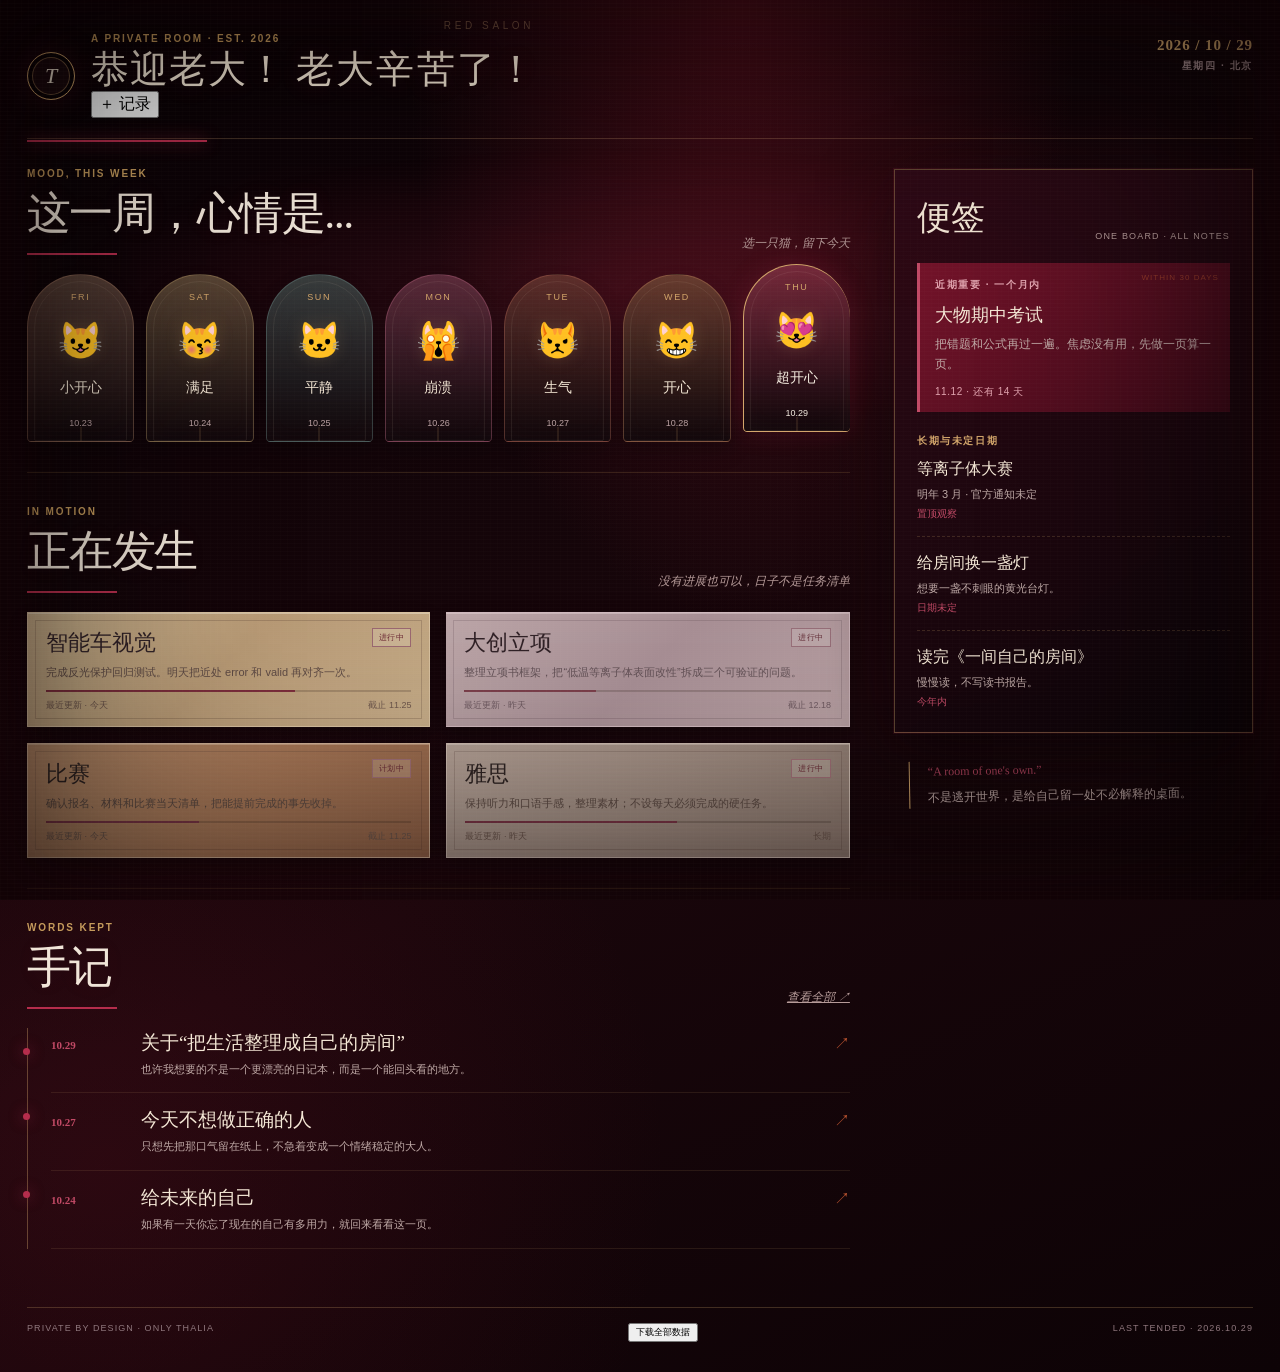
==== index.html @ 4f37b50f "Publish index.html" ====
﻿<!doctype html>
<html lang="zh-CN">
<head>
  <meta charset="utf-8">
  <meta name="viewport" content="width=device-width, initial-scale=1"><link rel="icon" href="data:,">
  <title>私室 · Nocturne Red</title>
  <style>
    :root{
      --paper:#f3efe5;
      --paper-light:#fbf8ef;
      --ink:#1d2a23;
      --muted:#6e746b;
      --olive:#4e604d;
      --olive-soft:#dce3d4;
      --rust:#b6512e;
      --rust-soft:#eed9ce;
      --gold:#c49c58;
      --line:#cfc7b7;
      --shadow:rgba(44,57,45,.14);
    }
    *{box-sizing:border-box}
    html{scroll-behavior:smooth}
    body{
      margin:0;
      overflow-x:hidden;
      min-height:100vh;
      color:var(--ink);
      background:
        radial-gradient(circle at 8% 6%, rgba(196,156,88,.12), transparent 24rem),
        radial-gradient(circle at 90% 15%, rgba(78,96,77,.08), transparent 30rem),
        var(--paper);
      font-family:"Avenir Next","PingFang SC","Microsoft YaHei",sans-serif;
      -webkit-font-smoothing:antialiased;
    }
    body::before{
      content:"";
      position:fixed;
      inset:0;
      pointer-events:none;
      opacity:.22;
      background-image:
        repeating-linear-gradient(0deg, rgba(74,67,52,.035) 0 1px, transparent 1px 4px),
        radial-gradient(circle at 20% 30%, rgba(255,255,255,.8) 0 1px, transparent 1.5px);
      background-size:auto, 7px 7px;
      mix-blend-mode:multiply;
      z-index:20;
    }
    button{font:inherit}
    .shell{
      width:min(1360px, calc(100% - 72px));
      margin:0 auto;
      padding:34px 0 30px;
      position:relative;
    }
    .masthead{
      display:flex;
      justify-content:space-between;
      align-items:flex-start;
      gap:28px;
      padding-bottom:22px;
      border-bottom:1px solid var(--line);
      position:relative;
    }
    .masthead::after{
      content:"";
      position:absolute;
      left:0;
      bottom:-4px;
      width:72px;
      height:1px;
      background:var(--rust);
    }
    .brand{
      display:flex;
      align-items:center;
      gap:16px;
    }
    .seal{
      width:48px;
      height:48px;
      border:1px solid var(--rust);
      border-radius:50%;
      display:grid;
      place-items:center;
      color:var(--rust);
      font-family:Georgia,"Songti SC",serif;
      font-size:22px;
      font-style:italic;
      background:rgba(255,255,255,.28);
      box-shadow:inset 0 0 0 4px var(--paper), inset 0 0 0 5px rgba(182,81,46,.35);
    }
    .eyebrow{
      margin:0 0 5px;
      font-size:10px;
      line-height:1;
      letter-spacing:.19em;
      text-transform:uppercase;
      color:var(--muted);
      font-weight:700;
    }
    h1,h2,h3,p{margin-top:0}
    h1{
      margin-bottom:0;
      font-family:Georgia,"Songti SC","STSong",serif;
      font-weight:500;
      font-size:28px;
      letter-spacing:.08em;
    }
    .top-meta{
      display:flex;
      align-items:center;
      gap:26px;
      padding-top:3px;
      position:relative;
    }
    .date-line{
      margin:0;
      text-align:right;
      font-family:Georgia,"Songti SC",serif;
      color:var(--olive);
      font-size:15px;
      letter-spacing:.06em;
    }
    .date-line span{
      display:block;
      margin-top:5px;
      color:var(--muted);
      font-family:"Avenir Next","PingFang SC",sans-serif;
      font-size:10px;
      letter-spacing:.16em;
      text-transform:uppercase;
    }
    .add-btn{
      border:1px solid var(--ink);
      color:var(--paper-light);
      background:var(--ink);
      padding:11px 17px 10px;
      cursor:pointer;
      border-radius:2px;
      font-size:12px;
      letter-spacing:.08em;
      transition:transform .2s ease, background .2s ease, color .2s ease;
    }
    .add-btn:hover{background:var(--rust); border-color:var(--rust)}
    .add-btn:active{transform:translateY(1px) scale(.99)}
    .add-btn:focus-visible{outline:2px solid var(--gold); outline-offset:3px}
    .add-menu{
      position:absolute;
      right:0;
      top:57px;
      z-index:10;
      width:255px;
      padding:9px;
      background:var(--paper-light);
      border:1px solid var(--line);
      box-shadow:0 18px 40px var(--shadow);
      transform-origin:top right;
      animation:menuIn .18s ease both;
    }
    .add-menu[hidden]{display:none}
    @keyframes menuIn{from{opacity:0;transform:translateY(-6px) scale(.98)}to{opacity:1;transform:none}}
    .add-menu button{
      width:100%;
      text-align:left;
      border:0;
      background:transparent;
      padding:10px 11px;
      color:var(--ink);
      cursor:pointer;
      display:flex;
      justify-content:space-between;
      gap:14px;
      border-bottom:1px solid rgba(207,199,183,.55);
    }
    .add-menu button:last-child{border-bottom:0}
    .add-menu button:hover{background:var(--olive-soft)}
    .add-menu b{font-weight:600}
    .add-menu span{font-size:10px;color:var(--muted);align-self:center}
    .layout{
      display:grid;
      grid-template-columns:minmax(0, 1.65fr) minmax(330px, .72fr);
      gap:54px;
      padding-top:34px;
    }
    .main-column{min-width:0}
    .section{padding:0 0 30px}
    .section + .section{border-top:1px solid var(--line); padding-top:27px}
    .section-head{
      display:flex;
      align-items:flex-end;
      justify-content:space-between;
      gap:22px;
      margin-bottom:19px;
    }
    .section-head h2{
      margin:0;
      font-family:Georgia,"Songti SC","STSong",serif;
      font-size:26px;
      font-weight:500;
      letter-spacing:.02em;
    }
    .section-head .tiny-note{
      color:var(--muted);
      font-size:11px;
      padding-bottom:3px;
      text-align:right;
      font-style:italic;
    }
    .week-row{
      display:grid;
      grid-template-columns:repeat(7, 1fr);
      border-top:1px solid var(--line);
      border-bottom:1px solid var(--line);
    }
    .day{
      min-height:132px;
      padding:13px 11px 14px;
      display:flex;
      flex-direction:column;
      align-items:center;
      justify-content:space-between;
      border-right:1px solid var(--line);
      position:relative;
      transition:background .2s ease;
    }
    .day:last-child{border-right:0}
    .day:hover{background:rgba(255,255,255,.32)}
    .day.today{background:rgba(220,227,212,.45)}
    .day .weekday{font-size:10px;letter-spacing:.15em;color:var(--muted);text-transform:uppercase}
    .cat{font-size:32px;line-height:1;filter:saturate(.78); transform:translateY(1px)}
    .mood-name{font-family:Georgia,"Songti SC",serif;font-size:12px;color:var(--olive)}
    .day .date{font-size:10px;color:#999486}
    .day.empty .cat{opacity:.22; filter:grayscale(1)}
    .day.empty .mood-name{color:#aaa597}
    .day::after{content:"";width:20px;height:1px;background:rgba(78,96,77,.28);position:absolute;bottom:8px}
    .projects{display:grid;grid-template-columns:repeat(2,minmax(0,1fr));gap:24px}
    .project{
      padding:16px 0 0;
      border-top:2px solid var(--ink);
      min-width:0;
    }
    .project:nth-child(2){border-top-color:var(--rust)}
    .project-top{display:flex;justify-content:space-between;gap:16px;align-items:flex-start}
    .project h3{font-family:Georgia,"Songti SC",serif;font-size:18px;font-weight:500;margin:0 0 7px}
    .status{font-size:9px;letter-spacing:.12em;color:var(--olive);border:1px solid rgba(78,96,77,.35);padding:4px 7px;white-space:nowrap}
    .project p{font-size:12px;line-height:1.75;color:var(--muted);margin:0 0 13px}
    .progress-line{height:3px;background:#ded7c9;position:relative;margin-bottom:9px}
    .progress-line i{display:block;height:100%;background:var(--olive);width:68%}
    .project:nth-child(2) .progress-line i{background:var(--rust);width:36%}
    .project-meta{display:flex;justify-content:space-between;gap:10px;color:var(--muted);font-size:10px}
    .thoughts{list-style:none;padding:0;margin:0}
    .thoughts li{
      display:grid;
      grid-template-columns:72px 1fr 28px;
      gap:18px;
      align-items:baseline;
      padding:14px 0;
      border-bottom:1px solid rgba(207,199,183,.7);
    }
    .thoughts li:first-child{padding-top:2px}
    .thoughts time{font-family:Georgia,serif;color:var(--muted);font-size:11px}
    .thought-title{font-family:Georgia,"Songti SC",serif;font-size:17px;color:var(--ink);text-decoration:none}
    .thought-title:hover{color:var(--rust)}
    .thought-excerpt{margin:5px 0 0;color:var(--muted);font-size:11px;line-height:1.6}
    .arrow{font-family:Georgia,serif;color:var(--rust);text-align:right}
    .side-column{position:relative}
    .sticky-board{
      position:sticky;
      top:22px;
      background:
        linear-gradient(90deg, rgba(255,255,255,.18), transparent 18%, rgba(255,255,255,.12) 80%, transparent),
        #e8dfcb;
      border:1px solid #cfc1a6;
      box-shadow:8px 12px 0 rgba(78,96,77,.08), 0 20px 40px rgba(78,66,44,.13);
      padding:25px 22px 23px;
      transform:rotate(.55deg);
    }
    .sticky-board::before{
      content:"";
      position:absolute;
      top:-8px;
      left:50%;
      width:64px;
      height:16px;
      background:rgba(238,222,184,.8);
      transform:translateX(-50%) rotate(-2deg);
      box-shadow:0 1px 3px rgba(86,72,44,.12);
    }
    .board-title{display:flex;justify-content:space-between;align-items:flex-end;gap:13px;margin-bottom:22px}
    .board-title h2{font-family:Georgia,"Songti SC",serif;font-size:24px;font-weight:500;margin:0}
    .board-title span{font-size:9px;letter-spacing:.13em;color:var(--muted);text-transform:uppercase}
    .urgent-block{
      background:var(--rust-soft);
      border-left:3px solid var(--rust);
      padding:15px 15px 13px;
      margin-bottom:22px;
      position:relative;
    }
    .urgent-block::after{content:"within 30 days"; position:absolute; right:11px; top:10px; color:rgba(182,81,46,.6); font-size:8px; letter-spacing:.13em; text-transform:uppercase}
    .urgent-label{font-size:10px;letter-spacing:.16em;text-transform:uppercase;color:var(--rust);font-weight:700;margin-bottom:11px}
    .urgent-note h3{margin:0 0 7px;font-family:Georgia,"Songti SC",serif;font-size:18px;font-weight:500}
    .urgent-note p{margin:0;color:#765348;font-size:12px;line-height:1.7}
    .urgent-note time{display:block;margin-top:10px;color:var(--rust);font-size:10px;letter-spacing:.06em}
    .long-label{font-size:10px;letter-spacing:.16em;text-transform:uppercase;color:var(--olive);font-weight:700;margin:0 0 11px}
    .long-list{display:grid;gap:16px}
    .long-note{padding-bottom:15px;border-bottom:1px dashed rgba(78,96,77,.28)}
    .long-note:last-child{border-bottom:0;padding-bottom:0}
    .long-note h3{margin:0 0 5px;font-family:Georgia,"Songti SC",serif;font-size:16px;font-weight:500}
    .long-note p{margin:0;color:#746f61;font-size:11px;line-height:1.65}
    .long-note time{color:var(--olive);font-size:10px}
    .marginalia{
      margin:34px 15px 0;
      padding-left:18px;
      border-left:1px solid var(--gold);
      color:var(--muted);
      font-family:Georgia,"Songti SC",serif;
      font-size:12px;
      line-height:1.8;
      transform:rotate(-1deg);
    }
    .marginalia strong{display:block;color:var(--rust);font-weight:500;margin-bottom:4px}
    footer{
      display:flex;
      justify-content:space-between;
      gap:30px;
      margin-top:28px;
      padding-top:15px;
      border-top:1px solid var(--line);
      color:#9a9487;
      font-size:9px;
      letter-spacing:.12em;
      text-transform:uppercase;
    }
    @media (max-width: 1050px){
      .shell{width:min(100% - 40px, 900px)}
      .layout{grid-template-columns:1fr; gap:35px}
      .sticky-board{position:relative; top:auto; max-width:600px; margin:0 auto}
      .side-column{padding-top:8px}
    }
    @media (max-width: 680px){
      .shell{width:calc(100% - 28px); padding-top:22px}
      .masthead{flex-direction:column;align-items:stretch;gap:18px}
      .brand{gap:10px}
      .seal{width:40px;height:40px;font-size:18px}
      h1{font-size:23px}
      .top-meta{width:100%;justify-content:space-between;gap:12px}
      .date-line{font-size:12px;text-align:left}
      .date-line span{font-size:8px}
      .add-btn{padding:10px 12px;font-size:11px}
      .add-menu{right:0;left:auto;width:230px}
      .section-head{align-items:flex-start;flex-direction:column;gap:7px}
      .section-head .tiny-note{text-align:left}
      .week-row{grid-template-columns:repeat(4,1fr)}
      .day:nth-child(4){border-right:0}
      .day:nth-child(n+5){border-top:1px solid var(--line)}
      .day{min-height:105px;min-width:0;padding-left:6px;padding-right:6px}
      .cat{font-size:26px}
      .mood-name{font-size:10px}
      .projects{min-width:0}
      .project p{overflow-wrap:anywhere}
      .projects{grid-template-columns:1fr; gap:23px}
      .thoughts li{grid-template-columns:58px 1fr 20px; gap:10px}
      .thought-title{font-size:15px}
      .sticky-board{transform:none; padding:23px 18px}
      footer{display:block; line-height:1.8}
    }
  </style>
<style>
:root{--black:#0b0809;--wine:#4c1118;--red:#d33a2f;--cream:#f2e4d2;--gold:#c59b5c}
html{background:#0b0809}body{background:radial-gradient(circle at 78% 28%,rgba(211,58,47,.24),transparent 24%),radial-gradient(circle at 14% 80%,rgba(76,17,24,.48),transparent 38%),linear-gradient(135deg,#070708,#16090c 60%,#1e0b0f);color:var(--cream)}body::before{opacity:.15;background-image:repeating-linear-gradient(0deg,rgba(242,228,210,.08) 0 1px,transparent 1px 5px);mix-blend-mode:screen}body::after{content:"";position:fixed;inset:0;pointer-events:none;box-shadow:inset 0 0 230px #000;z-index:19}.shell{width:min(1380px,calc(100% - 54px));position:relative;z-index:1}.shell::before{content:"";position:absolute;right:-40px;top:94px;width:470px;height:470px;border:1px solid rgba(197,155,92,.15);border-radius:50%;box-shadow:0 0 0 32px rgba(211,58,47,.025),0 0 0 70px rgba(197,155,92,.025);pointer-events:none}.shell::after{content:"NOCTURNE / 29";position:absolute;right:20px;top:22px;color:rgba(197,155,92,.42);font-size:8px;letter-spacing:.35em;pointer-events:none}.masthead{border-color:rgba(197,155,92,.25);padding-bottom:21px}.masthead::after{background:var(--red);width:170px}.seal{border-color:var(--red);color:var(--cream);background:#1a090d;box-shadow:inset 0 0 0 4px #0b0809,inset 0 0 0 5px rgba(211,58,47,.6),0 0 28px rgba(211,58,47,.15)}.eyebrow{color:var(--gold)}h1{font:400 45px Georgia,"Songti SC",serif;color:var(--cream);letter-spacing:.15em}.date-line{color:var(--red);font-weight:700}.date-line span{color:var(--gold)}.add-btn{background:var(--red);border-color:var(--red);color:#fff7ee;font-weight:700;box-shadow:0 0 25px rgba(211,58,47,.2)}.add-btn:hover{background:var(--cream);border-color:var(--cream);color:var(--wine)}.add-menu{background:#17090d;border-color:rgba(197,155,92,.28);box-shadow:0 20px 50px #000}.add-menu button{color:var(--cream);border-color:rgba(197,155,92,.15)}.add-menu button:hover{background:#2c1117}.add-menu span{color:var(--gold)}
.layout{gap:58px;padding-top:44px}.section{border-color:rgba(197,155,92,.18)}.section+.section{border-color:rgba(197,155,92,.18)}.section-head h2{font:400 39px Georgia,"Songti SC",serif;color:var(--cream);letter-spacing:.01em;text-shadow:0 0 25px rgba(211,58,47,.13)}.section-head h2::after{content:"";display:block;width:66px;height:2px;background:var(--red);margin-top:10px}.section-head .tiny-note{color:var(--gold);font-family:Georgia,serif;font-style:italic}.week-row{display:grid;grid-template-columns:repeat(7,1fr);gap:13px;border:0}.day{min-height:170px;padding:18px 8px 14px;background:linear-gradient(180deg,rgba(76,17,24,.55),rgba(11,8,9,.88));border:1px solid rgba(197,155,92,.24);border-radius:50% 50% 0 0;position:relative;box-shadow:inset 0 0 30px rgba(211,58,47,.04)}.day::after{content:"";position:absolute;left:50%;bottom:0;width:1px;height:16px;background:var(--gold);opacity:.55}.day:hover{background:linear-gradient(180deg,rgba(120,30,37,.7),rgba(11,8,9,.9));border-color:var(--red)}.day.today{background:linear-gradient(180deg,rgba(211,58,47,.75),rgba(27,8,12,.92));border-color:var(--cream);box-shadow:0 0 36px rgba(211,58,47,.2)}.day .weekday{color:var(--gold);font-size:9px;letter-spacing:.18em}.mood-name{color:var(--cream);font-family:Georgia,"Songti SC",serif;font-size:13px}.day .date{color:#b99a76;font-size:9px}.cat{font-size:35px;filter:drop-shadow(0 0 8px rgba(211,58,47,.3))}
.projects .project{border:1px solid rgba(197,155,92,.24);border-left:4px solid var(--red);background:linear-gradient(135deg,rgba(69,15,21,.5),rgba(10,8,9,.8));padding:18px}.project:nth-child(2){border-left-color:var(--gold);background:linear-gradient(135deg,rgba(23,22,24,.8),rgba(10,8,9,.8))}.project h3{color:var(--cream);font:400 24px Georgia,"Songti SC",serif}.project p,.project-meta{color:#b9ada4}.status{color:var(--gold);border-color:rgba(197,155,92,.36)}.progress-line{background:rgba(197,155,92,.14)}.progress-line i{background:var(--red)}.project:nth-child(2) .progress-line i{background:var(--gold)}.thoughts{border-left:1px solid rgba(197,155,92,.3);padding-left:23px}.thoughts li{border-color:rgba(197,155,92,.16);position:relative}.thoughts li::before{content:"";position:absolute;left:-28px;top:20px;width:7px;height:7px;border-radius:50%;background:var(--red);box-shadow:0 0 12px rgba(211,58,47,.55)}.thoughts time{color:var(--red);font-weight:700}.thought-title{color:var(--cream)}.thought-title:hover{color:var(--red)}.thought-excerpt{color:#b9ada4}
.side-column::before{content:"";position:absolute;right:8px;top:-10px;width:310px;height:590px;border:1px solid rgba(197,155,92,.28);border-radius:155px 155px 10px 10px;box-shadow:0 0 90px rgba(211,58,47,.1);pointer-events:none}.sticky-board{position:sticky;top:26px;background:linear-gradient(145deg,#fbf0d7,#e7d3ae);border:1px solid #d9bb84;box-shadow:0 0 0 7px rgba(197,155,92,.05),0 24px 60px rgba(0,0,0,.4),12px 14px 0 rgba(76,17,24,.2);transform:rotate(.6deg);z-index:1}.board-title h2{color:#39232a;font:400 32px Georgia,"Songti SC",serif}.board-title span{color:#8e5e55}.urgent-block{background:linear-gradient(135deg,#f1c8b1,#e8ac91);border-left-color:#ad3d35}.urgent-label,.urgent-note time{color:#973d34}.urgent-note h3,.long-note h3{color:#3b242b}.urgent-note p,.long-note p{color:#73595a}.long-label{color:#7a4a68}.long-note time{color:#9b3e51}.long-note{border-color:rgba(119,77,74,.24)}.marginalia{border-color:var(--gold);color:#b9ada4}.marginalia strong{color:var(--red)}footer{border-color:rgba(197,155,92,.2);color:#8a7e78}
</style>

<link rel="stylesheet" href="app.css"></head>
<body>
  <div class="shell">
    <header class="masthead">
      <div class="brand">
        <div class="seal">T</div>
        <div>
          <p class="eyebrow">A private room · est. 2026</p>
          <h1 class="salon-title">恭迎老大！<span>老大辛苦了！</span></h1>
          <button class="inline-add" id="addBtn" aria-expanded="false">＋ 记录</button>
        </div>
      </div>
      <div class="top-meta">
        <p class="date-line">2026 / 10 / 29<span>星期四 · 北京</span></p>
      </div>
    </header>

    <main class="layout">
      <div class="main-column">
        <section class="section">
          <div class="section-head">
            <div>
              <p class="eyebrow">Mood, this week</p>
              <h2>这一周，心情是...</h2>
            </div>
            <span class="tiny-note">选一只猫，留下今天</span>
          </div>
          <div class="week-row">
            <div class="day"><span class="weekday">Fri</span><span class="cat">😺</span><span class="mood-name">小开心</span><span class="date">10.23</span></div>
            <div class="day"><span class="weekday">Sat</span><span class="cat">😽</span><span class="mood-name">满足</span><span class="date">10.24</span></div>
            <div class="day"><span class="weekday">Sun</span><span class="cat">🐱</span><span class="mood-name">平静</span><span class="date">10.25</span></div>
            <div class="day"><span class="weekday">Mon</span><span class="cat">🙀</span><span class="mood-name">崩溃</span><span class="date">10.26</span></div>
            <div class="day"><span class="weekday">Tue</span><span class="cat">😾</span><span class="mood-name">生气</span><span class="date">10.27</span></div>
            <div class="day"><span class="weekday">Wed</span><span class="cat">😸</span><span class="mood-name">开心</span><span class="date">10.28</span></div>
            <div class="day today"><span class="weekday">Thu</span><span class="cat">😻</span><span class="mood-name">超开心</span><span class="date">10.29</span></div>
          </div>
        </section>

        <section class="section">
          <div class="section-head">
            <div>
              <p class="eyebrow">In motion</p>
              <h2>正在发生</h2>
            </div>
            <span class="tiny-note">没有进展也可以，日子不是任务清单</span>
          </div>
          <div class="projects">
            <article class="project">
              <div class="project-top">
                <h3>智能车视觉</h3>
                <span class="status">进行中</span>
              </div>
              <p>完成反光保护回归测试。明天把近处 error 和 valid 再对齐一次。</p>
              <div class="progress-line"><i></i></div>
              <div class="project-meta"><span>最近更新 · 今天</span><span>截止 11.25</span></div>
            </article>
            <article class="project">
              <div class="project-top">
                <h3>大创立项</h3>
                <span class="status">进行中</span>
              </div>
              <p>整理立项书框架，把“低温等离子体表面改性”拆成三个可验证的问题。</p>
              <div class="progress-line"><i></i></div>
              <div class="project-meta"><span>最近更新 · 昨天</span><span>截止 12.18</span></div>
            </article>
          </div>
        </section>

        <section class="section">
          <div class="section-head">
            <div>
              <p class="eyebrow">Words kept</p>
              <h2>手记</h2>
            </div>
            <a class="tiny-note view-all" href="notes.html">查看全部 ↗</a>
          </div>
          <ul class="thoughts">
            <li>
              <time>10.29</time>
              <div><a class="thought-title" href="#">关于“把生活整理成自己的房间”</a><p class="thought-excerpt">也许我想要的不是一个更漂亮的日记本，而是一个能回头看的地方。</p></div>
              <span class="arrow">↗</span>
            </li>
            <li>
              <time>10.27</time>
              <div><a class="thought-title" href="#">今天不想做正确的人</a><p class="thought-excerpt">只想先把那口气留在纸上，不急着变成一个情绪稳定的大人。</p></div>
              <span class="arrow">↗</span>
            </li>
            <li>
              <time>10.24</time>
              <div><a class="thought-title" href="#">给未来的自己</a><p class="thought-excerpt">如果有一天你忘了现在的自己有多用力，就回来看看这一页。</p></div>
              <span class="arrow">↗</span>
            </li>
          </ul>
        </section>
      </div>

      <aside class="side-column">
        <section class="sticky-board" aria-label="便签总览">
          <div class="board-title"><h2>便签</h2><span>One board · all notes</span></div>
          <div class="urgent-block">
            <div class="urgent-label">近期重要 · 一个月内</div>
            <div class="urgent-note">
              <h3>大物期中考试</h3>
              <p>把错题和公式再过一遍。焦虑没有用，先做一页算一页。</p>
              <time>11.12 · 还有 14 天</time>
            </div>
          </div>
          <p class="long-label">长期与未定日期</p>
          <div class="long-list">
            <div class="long-note"><h3>等离子体大赛</h3><p>明年 3 月 · 官方通知未定</p><time>置顶观察</time></div>
            <div class="long-note"><h3>给房间换一盏灯</h3><p>想要一盏不刺眼的黄光台灯。</p><time>日期未定</time></div>
            <div class="long-note"><h3>读完《一间自己的房间》</h3><p>慢慢读，不写读书报告。</p><time>今年内</time></div>
          </div>
        </section>
        <div class="marginalia"><strong>“A room of one's own.”</strong>不是逃开世界，是给自己留一处不必解释的桌面。</div>
      </aside>
    </main>

    <footer><span>Private by design · only Thalia</span><button class="footer-export" type="button" data-export-data>下载全部数据</button><span>Last tended · 2026.10.29</span></footer>
  </div>

<style>
<style>
body{background:radial-gradient(circle at 73% 19%,rgba(143,45,59,.32),transparent 22%),radial-gradient(circle at 12% 72%,rgba(88,32,42,.28),transparent 30%),linear-gradient(145deg,#0c0b0d,#171013 58%,#0e0c0d);color:#efe2d2}.shell::before{content:"29";position:absolute;right:-26px;top:96px;width:auto;height:auto;border:0;box-shadow:none;font:400 260px/.75 Georgia,serif;letter-spacing:-.10em;color:rgba(143,45,59,.15);filter:none}.shell::after{content:"A PRIVATE STUDY / VOL. 29";left:42%;top:20px;color:rgba(213,178,104,.52);font-size:8px;letter-spacing:.32em}.masthead{padding-bottom:18px;border-color:rgba(239,226,210,.22)}.masthead::after{background:#a8323d;width:130px}.seal{border-color:#c69b5b;color:#c69b5b;box-shadow:inset 0 0 0 4px #0c0b0d,inset 0 0 0 5px rgba(198,155,91,.35),0 0 28px rgba(168,50,61,.16)}h1{font-size:54px;letter-spacing:.1em;text-shadow:0 0 28px rgba(239,226,210,.08)}.date-line{color:#c69b5b}.date-line span{color:#9a8983}.add-btn{background:#a8323d;border-color:#a8323d;color:#f7eee2;box-shadow:0 0 25px rgba(168,50,61,.25)}.add-btn:hover{background:#c69b5b;border-color:#c69b5b;color:#171013}
.layout{padding-top:28px;gap:44px}.section-head h2{font-size:44px;letter-spacing:-.035em;text-shadow:none}.section-head h2::after{width:86px;height:2px;background:#a8323d}.section-head .tiny-note{color:#a99a94;font-size:12px}.week-row{gap:18px;align-items:end;border:0}.day{aspect-ratio:1;min-height:0;border-radius:50%;border:1px solid rgba(239,226,210,.22);background:radial-gradient(circle at 45% 24%,rgba(198,155,91,.12),rgba(22,16,19,.9) 72%);padding:13px 6px;box-shadow:0 0 28px rgba(0,0,0,.16)}.day:nth-child(1),.day:nth-child(2){background:radial-gradient(circle at 45% 24%,rgba(168,50,61,.25),rgba(22,16,19,.9) 72%)}.day:nth-child(3){background:radial-gradient(circle at 45% 24%,rgba(77,106,85,.26),rgba(22,16,19,.9) 72%)}.day:nth-child(4){background:radial-gradient(circle at 45% 24%,rgba(168,50,61,.45),rgba(22,16,19,.9) 72%)}.day:nth-child(5){background:radial-gradient(circle at 45% 24%,rgba(138,90,68,.4),rgba(22,16,19,.9) 72%)}.day:nth-child(6){background:radial-gradient(circle at 45% 24%,rgba(77,106,85,.26),rgba(22,16,19,.9) 72%)}.day:nth-child(7){background:radial-gradient(circle at 45% 24%,rgba(168,50,61,.6),rgba(22,16,19,.9) 72%);transform:translateY(-10px);border-color:#c69b5b;box-shadow:0 0 34px rgba(168,50,61,.22)}.day::after{display:none}.day.today .mood-name,.day.today .date{color:#f7eee2}.cat{font-size:38px}.day .weekday{font-size:9px;color:#c69b5b}.mood-name{font-size:14px}.day .date{color:#9a8983}.day:hover{background:radial-gradient(circle at 45% 24%,rgba(198,155,91,.26),rgba(35,23,27,.95) 72%);border-color:#c69b5b}
.projects .project{border:0;border-left:0;padding:23px 21px;background:linear-gradient(135deg,rgba(95,28,42,.62),rgba(18,13,16,.94));box-shadow:10px 12px 0 rgba(0,0,0,.12)}.projects .project:nth-child(2){background:linear-gradient(135deg,rgba(67,53,44,.72),rgba(18,13,16,.94));border-left:0}.project h3{font-size:26px}.project p{color:#b5a49c}.project-meta{color:#b5a49c}.status{color:#c69b5b;border-color:rgba(198,155,91,.4)}.progress-line{background:rgba(239,226,210,.13)}.progress-line i{background:#a8323d}.project:nth-child(2) .progress-line i{background:#c69b5b}.thoughts{border-left:1px solid rgba(198,155,91,.36)}.thoughts time{color:#c69b5b}.thoughts li::before{background:#a8323d;box-shadow:0 0 12px rgba(168,50,61,.55)}.thought-title{font-size:19px}.section+.section{padding-top:34px}.sticky-board{transform:none;background:linear-gradient(145deg,#f5e8d1,#e7d2af);border:0;border-top:4px solid #a8323d;box-shadow:0 22px 50px rgba(0,0,0,.35),10px 12px 0 rgba(168,50,61,.14)}.board-title h2{font-size:35px}.urgent-block{background:#e6b7aa;border-left-color:#a8323d}.urgent-label,.urgent-note time{color:#933c3f}.long-label{color:#7f5a4b}.long-note time{color:#933c3f}.side-column::before{display:none}.marginalia{margin-top:26px}.footer{color:#8f817c}.layout .main-column{min-width:0}.sections{padding-top:0}
@media(max-width:1100px){h1{font-size:46px}.section-head h2{font-size:36px}.week-row{gap:10px}}
</style>
</style><style>
<style>
body{background:radial-gradient(circle at 77% 18%,rgba(176,90,104,.18),transparent 23%),radial-gradient(circle at 13% 78%,rgba(78,29,42,.24),transparent 34%),linear-gradient(145deg,#09090c,#121217 58%,#0e0b0f);color:#eee3d5}body::before{opacity:.08;background-image:repeating-linear-gradient(0deg,rgba(238,227,213,.06) 0 1px,transparent 1px 5px);mix-blend-mode:screen}body::after{box-shadow:inset 0 0 250px rgba(0,0,0,.82)}.shell::before{color:rgba(176,90,104,.12)}.shell::after{color:rgba(201,163,108,.4)}.masthead{border-color:rgba(238,227,213,.2)}.masthead::after{background:#b05a68;width:120px}.seal{border-color:#c9a36c;color:#c9a36c;box-shadow:inset 0 0 0 4px #09090c,inset 0 0 0 5px rgba(201,163,108,.3),0 0 32px rgba(176,90,104,.12)}h1{color:#f0e5d8}.date-line{color:#c9a36c}.date-line span{color:#8e969c}.add-btn{background:linear-gradient(135deg,#71303d,#3b1a24);border-color:rgba(201,163,108,.5);color:#f0e5d8;box-shadow:0 0 28px rgba(176,90,104,.15)}.add-btn:hover{background:#c9a36c;border-color:#c9a36c;color:#09090c}.add-menu{background:#141419;border-color:rgba(201,163,108,.28);box-shadow:0 20px 50px rgba(0,0,0,.55)}.add-menu button{color:#eee3d5;border-color:rgba(201,163,108,.13)}.add-menu button:hover{background:#24131d}.add-menu span{color:#8e969c}
.section-head h2{color:#f0e5d8;text-shadow:0 0 24px rgba(176,90,104,.08)}.section-head h2::after{background:#b05a68;width:72px}.section-head .tiny-note{color:#9c9a9e;font-style:italic}.day{background:linear-gradient(160deg,rgba(69,27,39,.56),rgba(14,13,17,.9));border-color:rgba(201,163,108,.22);box-shadow:inset 0 0 28px rgba(176,90,104,.03),0 12px 24px rgba(0,0,0,.2)}.day:nth-child(4){background:linear-gradient(160deg,rgba(111,39,54,.7),rgba(14,13,17,.92))}.day:nth-child(7){background:linear-gradient(160deg,rgba(91,30,45,.78),rgba(14,13,17,.94))}.day:hover{background:linear-gradient(160deg,rgba(103,40,55,.68),rgba(14,13,17,.94));border-color:#c9a36c}.day.today{border-color:#c9a36c;box-shadow:0 0 35px rgba(176,90,104,.2)}.day .weekday{color:#c9a36c}.mood-name{color:#f0e5d8}.day .date{color:#8e969c}.cat{filter:drop-shadow(0 0 9px rgba(201,163,108,.16))}
.projects .project{border:1px solid rgba(201,163,108,.2);background:linear-gradient(145deg,rgba(58,22,33,.65),rgba(15,14,18,.9));box-shadow:inset 0 0 35px rgba(176,90,104,.03)}.projects .project:nth-child(2){background:linear-gradient(145deg,rgba(33,34,39,.78),rgba(15,14,18,.92));border-color:rgba(142,150,156,.25)}.project h3{color:#f0e5d8}.project p,.project-meta{color:#a7a0a0}.status{color:#c9a36c;border-color:rgba(201,163,108,.33);background:rgba(0,0,0,.1)}.progress-line{background:rgba(238,227,213,.12)}.progress-line i{background:linear-gradient(90deg,#7d3547,#b05a68)}.project:nth-child(2) .progress-line i{background:linear-gradient(90deg,#5c6670,#9ba1a3)}
.thoughts{border-left-color:rgba(201,163,108,.3)}.thoughts li{border-color:rgba(201,163,108,.13)}.thoughts time{color:#b05a68}.thought-title{color:#f0e5d8}.thought-title:hover{color:#c9a36c}.thought-excerpt{color:#a7a0a0}.thoughts li::before{background:#b05a68;box-shadow:0 0 12px rgba(176,90,104,.45)}
.sticky-board{background:linear-gradient(145deg,rgba(35,24,31,.88),rgba(12,12,15,.96));border:1px solid rgba(201,163,108,.3);box-shadow:0 24px 60px rgba(0,0,0,.48),0 0 0 1px rgba(176,90,104,.08),0 0 70px rgba(176,90,104,.06);transform:none;backdrop-filter:blur(16px);color:#eee3d5}.sticky-board::before{display:none}.board-title h2{color:#f0e5d8;font-size:34px}.board-title span{color:#9c9a9e}.urgent-block{background:linear-gradient(135deg,rgba(111,39,54,.7),rgba(53,22,32,.7));border-left-color:#b05a68}.urgent-label,.urgent-note time{color:#d18a96}.urgent-note h3,.long-note h3{color:#f0e5d8}.urgent-note p,.long-note p{color:#aaa0a0}.long-label{color:#c9a36c}.long-note{border-color:rgba(201,163,108,.16)}.long-note time{color:#b05a68}.marginalia{border-color:#c9a36c;color:#aaa0a0}.marginalia strong{color:#b05a68}footer{border-color:rgba(201,163,108,.2);color:#7f7a7e}
</style>
</style><style>
.masthead h1{font-size:38px;line-height:1.1;letter-spacing:.025em;color:#f0e5d8;white-space:nowrap}
.masthead h1 span{display:inline;color:#c9a36c;font-size:.86em;letter-spacing:.06em;margin-left:8px}
</style>
<style>
body{background:radial-gradient(ellipse at 58% 0%,rgba(158,26,48,.36),transparent 32%),radial-gradient(circle at 8% 85%,rgba(117,20,39,.22),transparent 34%),linear-gradient(155deg,#090205,#19060b 56%,#0d0306);color:#f4e7d5}body::before{opacity:.2;background-image:repeating-linear-gradient(0deg,rgba(244,231,213,.06) 0 1px,transparent 1px 4px),repeating-linear-gradient(90deg,rgba(201,163,108,.05) 0 1px,transparent 1px 28px);mix-blend-mode:screen}body::after{box-shadow:inset 0 0 260px rgba(0,0,0,.82),inset 0 0 90px rgba(103,13,31,.24)}.shell::before{content:"RED SALON";position:absolute;left:34%;top:20px;font:10px "Avenir Next",sans-serif;letter-spacing:.36em;color:rgba(220,176,126,.42);pointer-events:none}.shell::after{display:none}.masthead{border-color:rgba(220,176,126,.25);padding-bottom:20px}.masthead::after{background:#b52d4c;width:180px;height:2px;box-shadow:0 0 16px #b52d4c}.seal{border-color:#d3a66b;color:#f4e7d5;box-shadow:inset 0 0 0 4px #090205,inset 0 0 0 5px rgba(211,166,107,.45),0 0 34px rgba(181,45,76,.2)}.salon-title{font-size:38px!important;color:#f4e7d5!important;text-shadow:0 0 24px rgba(181,45,76,.18)}.salon-title span{color:#f4e7d5!important;font-size:1em!important;margin-left:10px!important}.date-line{color:#d3a66b}.date-line span{color:#a88d90}.add-btn{background:linear-gradient(135deg,#8e2640,#4d1121);border-color:rgba(211,166,107,.56);box-shadow:0 0 32px rgba(181,45,76,.3)}.add-btn:hover{background:#d3a66b;border-color:#d3a66b;color:#120308}
.layout{position:relative;padding-top:30px}.layout::before{content:"";position:absolute;left:0;right:0;top:0;height:300px;background:radial-gradient(ellipse at center,rgba(181,45,76,.18),transparent 67%);pointer-events:none;z-index:-1}.section-head h2::after{background:#b52d4c;width:90px}.section-head .tiny-note{color:#b69b99}.day{background:linear-gradient(160deg,rgba(95,18,39,.68),rgba(15,5,9,.94));border-color:rgba(211,166,107,.3);box-shadow:inset 0 0 30px rgba(181,45,76,.06),0 12px 25px rgba(0,0,0,.28)}.day:nth-child(4){background:linear-gradient(160deg,rgba(153,33,58,.78),rgba(18,5,9,.95))}.day:nth-child(7){background:linear-gradient(160deg,rgba(181,45,76,.88),rgba(18,5,9,.96));border-color:#d3a66b;box-shadow:0 0 38px rgba(181,45,76,.3)}.day:hover{border-color:#f4e7d5}.day .weekday{color:#d3a66b}.mood-name{color:#f4e7d5}.day .date{color:#bba1a2}.cat{filter:drop-shadow(0 0 10px rgba(211,166,107,.25))}
.projects .project{background:linear-gradient(145deg,rgba(87,16,37,.78),rgba(16,6,10,.94));border-color:rgba(211,166,107,.25);box-shadow:inset 0 0 36px rgba(181,45,76,.05)}.projects .project:nth-child(2){background:linear-gradient(145deg,rgba(51,12,24,.86),rgba(16,6,10,.95))}.project h3{color:#f4e7d5}.project p,.project-meta{color:#bfa9a6}.status{color:#d3a66b;border-color:rgba(211,166,107,.4)}.progress-line{background:rgba(244,231,213,.12)}.progress-line i{background:linear-gradient(90deg,#8e2640,#c24a66)}.project:nth-child(2) .progress-line i{background:linear-gradient(90deg,#6f4b57,#d3a66b)}
.thoughts{border-left-color:rgba(211,166,107,.38)}.thoughts time{color:#c24a66}.thoughts li::before{background:#b52d4c;box-shadow:0 0 14px rgba(181,45,76,.65)}.thought-title{color:#f4e7d5}.thought-title:hover{color:#d3a66b}.thought-excerpt{color:#bfa9a6}
.sticky-board{background:linear-gradient(145deg,rgba(48,10,23,.92),rgba(12,4,8,.98));border-color:rgba(211,166,107,.4);box-shadow:0 24px 65px rgba(0,0,0,.58),0 0 0 1px rgba(181,45,76,.15),0 0 80px rgba(181,45,76,.1)}.board-title h2{color:#f4e7d5}.board-title span{color:#b69b99}.urgent-block{background:linear-gradient(135deg,rgba(133,22,47,.82),rgba(66,10,25,.86));border-left-color:#c24a66}.urgent-label,.urgent-note time{color:#e0a3ae}.urgent-note h3,.long-note h3{color:#f4e7d5}.urgent-note p,.long-note p{color:#bfa9a6}.long-label{color:#d3a66b}.long-note{border-color:rgba(211,166,107,.2)}.long-note time{color:#c24a66}.marginalia{border-color:#d3a66b;color:#bfa9a6}.marginalia strong{color:#c24a66}footer{border-color:rgba(211,166,107,.25);color:#8f777d}
</style>

<style>
.projects{gap:20px}.projects .project{background:linear-gradient(145deg,#cbb38e 0%,#b99a73 100%);border:1px solid #dfcdb0;box-shadow:0 12px 28px rgba(0,0,0,.2);position:relative;overflow:hidden;color:#302326;opacity:1}.projects .project:nth-child(2){background:linear-gradient(145deg,#c0adb2 0%,#a9969d 100%);border-color:#d5c3c8;box-shadow:0 12px 28px rgba(0,0,0,.2)}.projects .project::after{display:none}.project h3{color:#2d2024}.project p{color:#5d4d4c}.project-meta{color:#6b5856}.project .status{color:#6b2834;border-color:#9e6b73;background:rgba(255,247,237,.26)}.project:nth-child(2) .status{color:#66313b;border-color:#9c7078;background:rgba(255,247,237,.22)}.project .progress-line{background:rgba(55,31,31,.22)}.project .progress-line i{background:#7b2c3b}.project:nth-child(2) .progress-line i{background:#7b3f4a}.project .bar i{background:#7b2c3b}.project:nth-child(2) .bar i{background:#7b3f4a)}
</style>

<style>
.projects{gap:18px}.projects .project{padding:15px 18px 14px;min-height:0;background:linear-gradient(135deg,#c8b08b 0%,#b89a75 48%,#c6ac88 100%);border:1px solid #d8c1a0;box-shadow:0 8px 18px rgba(0,0,0,.2),inset 0 1px 0 rgba(255,248,235,.36);position:relative;overflow:hidden;color:#302326}.projects .project:nth-child(2){background:linear-gradient(135deg,#bda7a9 0%,#a88f95 50%,#b9a1a4 100%);border-color:#d0b9be;box-shadow:0 8px 18px rgba(0,0,0,.2),inset 0 1px 0 rgba(255,244,244,.28)}.projects .project::before{content:"";position:absolute;inset:7px;border:1px solid rgba(70,45,38,.22);pointer-events:none;z-index:0}.projects .project:nth-child(2)::before{border-color:rgba(70,45,55,.18)}.projects .project::after{display:block;content:"";position:absolute;inset:0;pointer-events:none;background:repeating-linear-gradient(0deg,rgba(255,255,255,.045) 0 1px,transparent 1px 4px);opacity:.55;mix-blend-mode:soft-light}.projects .project>*{position:relative;z-index:1}.projecttop{margin-bottom:7px}.project h3{font-size:22px;color:#302126;margin-bottom:6px}.project p{font-size:11px;line-height:1.55;margin-bottom:9px;color:#5e4a44}.project:nth-child(2) p{color:#635156}.project-meta{font-size:9px;color:#6c554b}.project:nth-child(2) .project-meta{color:#6e5960}.project .status{color:#6b2834;border-color:#9b6871;background:rgba(255,247,237,.18);padding:3px 6px}.project:nth-child(2) .status{color:#66313b;border-color:#986f79;background:rgba(255,247,237,.14)}.project .progress-line{height:2px;margin-bottom:7px;background:rgba(58,36,31,.22)}.project .progress-line i{background:#7b2c3b}.project:nth-child(2) .progress-line i{background:#7b3f4a}.project .bar i{background:#7b2c3b}.project:nth-child(2) .bar i{background:#7b3f4a)}.project .status{font-size:8px;letter-spacing:.08em}
</style>

<style>
.week-row{gap:12px;align-items:stretch;border:0}.day{aspect-ratio:auto;min-height:168px;border-radius:86px 86px 7px 7px;padding:17px 7px 13px;border:1px solid rgba(211,166,107,.28);background:linear-gradient(180deg,rgba(92,57,53,.56),rgba(17,7,11,.96));box-shadow:inset 0 0 24px rgba(255,229,197,.025),0 10px 20px rgba(0,0,0,.2);position:relative;overflow:hidden}.day::before{content:"";position:absolute;inset:6px 6px 0;border:1px solid rgba(255,231,206,.07);border-radius:80px 80px 3px 3px;pointer-events:none}.day::after{display:block;content:"";position:absolute;left:50%;bottom:0;width:1px;height:14px;background:rgba(211,166,107,.48);transform:translateX(-50%)}.day:nth-child(1){background:linear-gradient(180deg,rgba(124,94,78,.62),rgba(17,7,11,.96));border-color:rgba(180,132,105,.4)}.day:nth-child(2){background:linear-gradient(180deg,rgba(129,107,77,.62),rgba(17,7,11,.96));border-color:rgba(184,155,105,.4)}.day:nth-child(3){background:linear-gradient(180deg,rgba(74,94,91,.62),rgba(17,7,11,.96));border-color:rgba(118,151,147,.36)}.day:nth-child(4){background:linear-gradient(180deg,rgba(111,57,75,.72),rgba(17,7,11,.96));border-color:rgba(172,93,119,.44)}.day:nth-child(5){background:linear-gradient(180deg,rgba(111,63,53,.68),rgba(17,7,11,.96));border-color:rgba(173,101,83,.4)}.day:nth-child(6){background:linear-gradient(180deg,rgba(120,81,58,.68),rgba(17,7,11,.96));border-color:rgba(184,129,91,.4)}.day:nth-child(7){background:linear-gradient(180deg,rgba(131,49,69,.8),rgba(17,7,11,.97));border-color:rgba(211,166,107,.55);box-shadow:0 0 26px rgba(181,45,76,.18),inset 0 0 24px rgba(255,229,197,.035)}.day:hover{border-color:#d3a66b;background:linear-gradient(180deg,rgba(145,89,78,.75),rgba(17,7,11,.97))}.day.today{border-color:#d3a66b}.day .weekday{color:#d3a66b;font-size:9px;letter-spacing:.18em}.mood-name{color:#f4e7d5;font:14px Georgia,"Songti SC",serif}.day .date{color:#bba1a2;font-size:9px}.cat{font-size:36px;filter:drop-shadow(0 0 8px rgba(211,166,107,.18))}
</style>

<style>
.projects{gap:16px}.projects .project.tone-copper{background:linear-gradient(135deg,#b58a68 0%,#a57555 52%,#916247 100%);border-color:#d0b095;box-shadow:0 8px 18px rgba(0,0,0,.2),inset 0 1px 0 rgba(255,240,220,.28)}.projects .project.tone-taupe{background:linear-gradient(135deg,#b3a095 0%,#9f8b80 52%,#8b776d 100%);border-color:#cdbbb0;box-shadow:0 8px 18px rgba(0,0,0,.2),inset 0 1px 0 rgba(255,245,237,.26)}.projects .project.tone-copper h3,.projects .project.tone-taupe h3{color:#2d2221}.projects .project.tone-copper p,.projects .project.tone-taupe p{color:#5a4841}.projects .project.tone-copper .project-meta,.projects .project.tone-taupe .project-meta{color:#6a554c}.projects .project.tone-copper .status,.projects .project.tone-taupe .status{color:#682b35;border-color:#9d6d74;background:rgba(255,247,237,.18)}.projects .project.tone-copper .progress-line i,.projects .project.tone-taupe .progress-line i{background:#7b3545}.projects .project.tone-copper::before,.projects .project.tone-taupe::before{border-color:rgba(65,44,38,.2)}
</style>
<script>const extraProjects = `<article class="project tone-copper"><div class="project-top"><h3>比赛</h3><span class="status">计划中</span></div><p>确认报名、材料和比赛当天清单，把能提前完成的事先收掉。</p><div class="progress-line"><i style="width:42%"></i></div><div class="project-meta"><span>最近更新 · 今天</span><span>截止 11.25</span></div></article><article class="project tone-taupe"><div class="project-top"><h3>雅思</h3><span class="status">进行中</span></div><p>保持听力和口语手感，整理素材；不设每天必须完成的硬任务。</p><div class="progress-line"><i style="width:58%"></i></div><div class="project-meta"><span>最近更新 · 昨天</span><span>长期</span></div></article>`; document.querySelector('.projects').insertAdjacentHTML('beforeend', extraProjects);</script><script src="data-utils.js"></script><script src="app.js"></script></body>
</html>
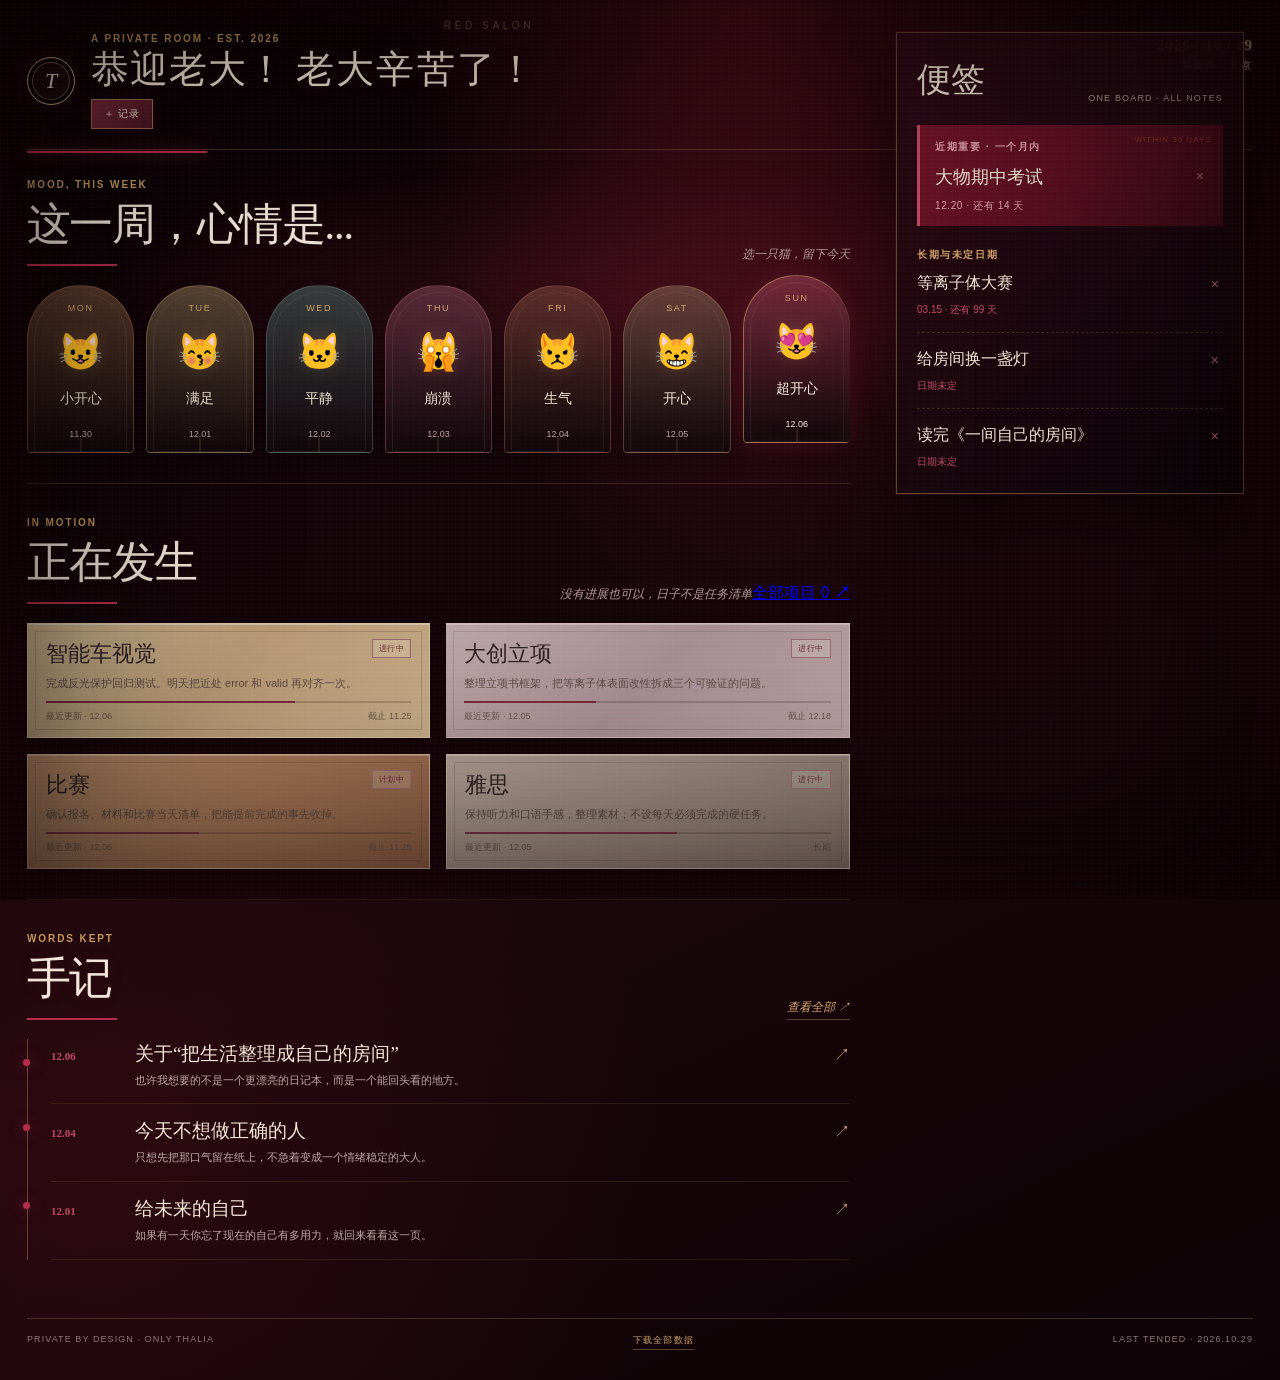
==== commit 89b48b3d: "Update index.html" ====
--- a/index.html
+++ b/index.html
@@ -417,7 +417,7 @@
               <p class="eyebrow">In motion</p>
               <h2>正在发生</h2>
             </div>
-            <span class="tiny-note">没有进展也可以，日子不是任务清单</span>
+            <div class="section-actions"><span class="tiny-note">没有进展也可以，日子不是任务清单</span><a class="all-projects-link" id="allProjectsLink" href="projects.html">全部项目 <span id="allProjectsCount">0</span> <b>↗</b></a></div>
           </div>
           <div class="projects">
             <article class="project">
@@ -536,5 +536,5 @@
 <style>
 .projects{gap:16px}.projects .project.tone-copper{background:linear-gradient(135deg,#b58a68 0%,#a57555 52%,#916247 100%);border-color:#d0b095;box-shadow:0 8px 18px rgba(0,0,0,.2),inset 0 1px 0 rgba(255,240,220,.28)}.projects .project.tone-taupe{background:linear-gradient(135deg,#b3a095 0%,#9f8b80 52%,#8b776d 100%);border-color:#cdbbb0;box-shadow:0 8px 18px rgba(0,0,0,.2),inset 0 1px 0 rgba(255,245,237,.26)}.projects .project.tone-copper h3,.projects .project.tone-taupe h3{color:#2d2221}.projects .project.tone-copper p,.projects .project.tone-taupe p{color:#5a4841}.projects .project.tone-copper .project-meta,.projects .project.tone-taupe .project-meta{color:#6a554c}.projects .project.tone-copper .status,.projects .project.tone-taupe .status{color:#682b35;border-color:#9d6d74;background:rgba(255,247,237,.18)}.projects .project.tone-copper .progress-line i,.projects .project.tone-taupe .progress-line i{background:#7b3545}.projects .project.tone-copper::before,.projects .project.tone-taupe::before{border-color:rgba(65,44,38,.2)}
 </style>
-<script>const extraProjects = `<article class="project tone-copper"><div class="project-top"><h3>比赛</h3><span class="status">计划中</span></div><p>确认报名、材料和比赛当天清单，把能提前完成的事先收掉。</p><div class="progress-line"><i style="width:42%"></i></div><div class="project-meta"><span>最近更新 · 今天</span><span>截止 11.25</span></div></article><article class="project tone-taupe"><div class="project-top"><h3>雅思</h3><span class="status">进行中</span></div><p>保持听力和口语手感，整理素材；不设每天必须完成的硬任务。</p><div class="progress-line"><i style="width:58%"></i></div><div class="project-meta"><span>最近更新 · 昨天</span><span>长期</span></div></article>`; document.querySelector('.projects').insertAdjacentHTML('beforeend', extraProjects);</script><script src="data-utils.js"></script><script src="app.js"></script></body>
+<script src="data-utils.js"></script><script src="app.js"></script></body>
 </html>
--- a/app.css
+++ b/app.css
@@ -0,0 +1,122 @@
+﻿/* Functional layer on top of the G11 visual */
+.week-row .day.mood-satisfied{background:linear-gradient(180deg,rgba(129,107,77,.62),rgba(17,7,11,.96));border-color:rgba(184,155,105,.42)}
+.week-row .day.mood-happy{background:linear-gradient(180deg,rgba(124,94,78,.62),rgba(17,7,11,.96));border-color:rgba(180,132,105,.4)}
+.week-row .day.mood-little-happy{background:linear-gradient(180deg,rgba(120,81,58,.68),rgba(17,7,11,.96));border-color:rgba(184,129,91,.4)}
+.week-row .day.mood-super-happy{background:linear-gradient(180deg,rgba(131,49,69,.8),rgba(17,7,11,.97));border-color:rgba(211,166,107,.55);box-shadow:0 0 26px rgba(181,45,76,.18),inset 0 0 24px rgba(255,229,197,.035)}
+.week-row .day.mood-sad{background:linear-gradient(180deg,rgba(73,91,105,.64),rgba(17,7,11,.96));border-color:rgba(120,149,168,.36)}
+.week-row .day.mood-angry{background:linear-gradient(180deg,rgba(111,63,53,.68),rgba(17,7,11,.96));border-color:rgba(173,101,83,.4)}
+.week-row .day.mood-breakdown{background:linear-gradient(180deg,rgba(111,57,75,.72),rgba(17,7,11,.96));border-color:rgba(172,93,119,.44)}
+.week-row .day.mood-calm{background:linear-gradient(180deg,rgba(74,94,91,.62),rgba(17,7,11,.96));border-color:rgba(118,151,147,.36)}
+.week-row .day.mood-none{background:linear-gradient(180deg,rgba(46,35,38,.48),rgba(17,7,11,.92));border-color:rgba(211,166,107,.13);opacity:.65}
+.week-row .day.mood-none .cat{opacity:.25;filter:grayscale(1)}
+.week-row .day.mood-none .mood-name{color:#8e7e7d}
+.week-row .day{cursor:pointer}
+.week-row .day:hover{transform:translateY(-2px)}
+.projects .project.tone-gold{background:linear-gradient(135deg,#c8b08b 0%,#b89a75 48%,#c6ac88 100%);border-color:#d8c1a0}
+.projects .project.tone-rose{background:linear-gradient(135deg,#bda7a9 0%,#a88f95 50%,#b9a1a4 100%);border-color:#d0b9be}
+.projects .project.tone-gold h3,.projects .project.tone-rose h3{color:#302126}
+.projects .project.tone-gold p,.projects .project.tone-rose p{color:#5e4a44}
+.projects .project.tone-gold .project-meta,.projects .project.tone-rose .project-meta{color:#6c554b}
+.projects .project.tone-gold .status,.projects .project.tone-rose .status{color:#6b2834;border-color:#9b6871;background:rgba(255,247,237,.18)}
+.projects .project.tone-gold .progress-line i,.projects .project.tone-rose .progress-line i{background:#7b2c3b}
+.project .latest-progress{margin-top:7px;color:rgba(65,43,37,.72);font-size:10px;line-height:1.45}
+.modal-backdrop{position:fixed;inset:0;z-index:1000;display:grid;place-items:center;padding:24px;background:rgba(6,2,5,.8);backdrop-filter:blur(7px)}
+.modal-backdrop[hidden]{display:none}
+.modal-card{width:min(590px,100%);max-height:90vh;overflow:auto;background:linear-gradient(145deg,#1d1117,#0d090c);border:1px solid rgba(211,166,107,.42);box-shadow:0 30px 90px rgba(0,0,0,.65),inset 0 0 45px rgba(181,45,76,.04);padding:28px;color:#f4e7d5;position:relative}
+.modal-card::before{content:"";position:absolute;left:18px;right:18px;top:0;height:2px;background:linear-gradient(90deg,#7d2c3c,#d3a66b,#7d2c3c)}
+.modal-kicker{font-size:9px;letter-spacing:.2em;color:#d3a66b;margin:0 0 8px;font-weight:700}
+.modal-title{margin:0;font:400 32px Georgia,"Songti SC",serif;color:#f4e7d5}
+.modal-sub{margin:9px 0 20px;color:#b8a4a0;font-size:11px;line-height:1.65}
+.modal-close{position:absolute;right:16px;top:13px;border:0;background:transparent;color:#d3a66b;font-size:22px;cursor:pointer;padding:4px 7px}
+.modal-close:hover{color:#f4e7d5}
+.modal-choices{display:grid;grid-template-columns:1fr 1fr;gap:9px;margin-top:18px}
+.modal-choice{text-align:left;background:rgba(255,255,255,.035);border:1px solid rgba(211,166,107,.25);color:#f4e7d5;padding:13px 14px;cursor:pointer;font-size:12px}
+.modal-choice span{display:block;color:#9f8e8b;font-size:9px;margin-top:5px}
+.modal-choice:hover{background:rgba(181,45,76,.24);border-color:#d3a66b}
+.modal-choice.wide{grid-column:1/-1}
+.modal-form{display:grid;gap:13px;margin-top:18px}
+.form-field{display:grid;gap:5px}
+.form-field label{font-size:10px;letter-spacing:.06em;color:#cdbbb2}
+.form-field input,.form-field textarea,.form-field select{width:100%;background:rgba(255,255,255,.045);border:1px solid rgba(211,166,107,.24);color:#f4e7d5;padding:10px 11px;font:12px "Avenir Next","PingFang SC",sans-serif;outline:none}
+.form-field input:focus,.form-field textarea:focus,.form-field select:focus{border-color:#d3a66b;box-shadow:0 0 0 2px rgba(211,166,107,.08)}
+.form-field textarea{min-height:90px;resize:vertical}
+.form-field select option{background:#1b1117;color:#f4e7d5}
+.modal-actions{display:flex;justify-content:flex-end;gap:9px;margin-top:20px}
+.btn{border:1px solid rgba(211,166,107,.4);background:transparent;color:#d3a66b;padding:9px 15px;cursor:pointer;font-size:11px}
+.btn:hover{background:rgba(211,166,107,.15)}
+.btn.primary{background:#8e2640;border-color:#a64d61;color:#f4e7d5}
+.btn.primary:hover{background:#b52d4c}
+.form-error{min-height:16px;color:#e9a0a0;font-size:10px}
+.form-note{color:#9f8e8b;font-size:9px;line-height:1.5}
+.thoughts li .thought-delete,.note-delete{display:none;border:0;background:transparent;color:#b05a68;cursor:pointer;font-size:16px}
+.thoughts li:hover .thought-delete{display:inline-block}
+.urgent-note,.long-note{position:relative;padding-right:20px}
+.note-delete{position:absolute;right:0;top:1px;display:block;font-size:14px;padding:2px 4px}
+.note-delete:hover{color:#f4e7d5}
+.notes-empty,.projects-empty{color:#b8a4a0;font-size:11px;line-height:1.7;padding:10px 0}
+.urgent-note+.urgent-note{margin-top:12px;padding-top:12px;border-top:1px solid rgba(255,231,221,.15)}
+.thoughts li .thought-row{width:100%}
+.thoughts a{display:block}
+.thoughts li{grid-template-columns:66px 1fr 22px}
+.thoughts .arrow{color:#d3a66b}
+@media(max-width:700px){.modal-card{padding:22px 17px}.modal-choices{grid-template-columns:1fr}.modal-choice.wide{grid-column:auto}}
+
+/* refinements for functional home */
+.inline-add{margin-top:8px;border:1px solid rgba(211,166,107,.55);background:linear-gradient(135deg,#7c293d,#481522);color:#f4e7d5;padding:7px 12px;font-size:10px;letter-spacing:.08em;cursor:pointer;box-shadow:0 0 20px rgba(181,45,76,.16)}
+.inline-add:hover{background:#d3a66b;border-color:#d3a66b;color:#120308}
+.view-all{color:#d3a66b!important;text-decoration:none;border-bottom:1px solid rgba(211,166,107,.35);padding-bottom:2px}
+.view-all:hover{color:#f4e7d5!important}
+.project{cursor:pointer}
+.project:hover{filter:brightness(1.04)}
+.mood-picker{margin:-1px 0 22px;padding:13px 15px;border:1px solid rgba(211,166,107,.3);background:linear-gradient(135deg,rgba(46,13,23,.96),rgba(15,7,11,.98));display:grid;grid-template-columns:repeat(8,1fr);gap:7px;align-items:stretch;box-shadow:0 12px 30px rgba(0,0,0,.22)}
+.mood-choice{border:1px solid rgba(211,166,107,.18);background:rgba(255,255,255,.025);color:#eadbd0;padding:8px 5px;cursor:pointer;text-align:center;font-size:10px}
+.mood-choice b{display:block;font-size:22px;font-weight:400;margin-bottom:3px;filter:saturate(.75)}
+.mood-choice:hover{border-color:#d3a66b;background:rgba(181,45,76,.2)}
+.mood-choice.current{border-color:#d3a66b;background:rgba(181,45,76,.28)}
+.mood-picker-label{grid-column:1/-1;font-size:9px;letter-spacing:.15em;color:#c9a36c;margin-bottom:1px}
+@media(max-width:900px){.mood-picker{grid-template-columns:repeat(4,1fr)}}
+
+
+@media (min-width: 1100px){
+  .side-column .sticky-board{
+    position:fixed;
+    top:32px;
+    right:max(28px, calc((100vw - 1380px) / 2));
+    width:390px;
+    max-height:calc(100vh - 64px);
+    overflow:visible;
+    transform:rotate(.7deg);
+    z-index:30;
+  }
+}
+@media (max-width: 1099px){
+  .side-column .sticky-board{
+    position:relative;
+    top:auto;
+    right:auto;
+    width:auto;
+    max-height:none;
+    overflow:visible;
+  }
+}
+@media (min-width: 1100px){
+  .side-column .sticky-board{
+    width:348px;
+    right:max(36px, calc((100vw - 1380px) / 2));
+    transform:none;
+    padding:24px 20px;
+  }
+}
+@media (min-width: 1100px){
+  .side-column .marginalia{display:none}
+}
+
+/* Edit, delete and backup controls */
+.footer-export{border:0;border-bottom:1px solid rgba(211,166,107,.38);background:transparent;color:#c9a36c;padding:0 0 2px;cursor:pointer;font:inherit;letter-spacing:.12em;text-transform:uppercase}
+.footer-export:hover{color:#f4e7d5;border-color:#f4e7d5}
+.note-actions,.timeline-actions{display:flex;gap:8px;align-items:center;margin-top:13px}
+.note-actions button,.timeline-actions button{border:1px solid rgba(211,166,107,.26);background:rgba(255,255,255,.025);color:#c9a36c;padding:5px 9px;cursor:pointer;font-size:9px;letter-spacing:.08em}
+.note-actions button:hover,.timeline-actions button:hover{border-color:#d3a66b;background:rgba(181,45,76,.2);color:#f4e7d5}
+.note-actions button[data-delete-thought],.timeline-actions button[data-delete-progress]{color:#c77a88;border-color:rgba(181,45,76,.28)}
+.note-actions button[data-delete-thought]:hover,.timeline-actions button[data-delete-progress]:hover{background:#7d2438;color:#f4e7d5}
+@media(max-width:700px){.footer-export{font-size:9px}.note-actions{margin-left:67px}}
